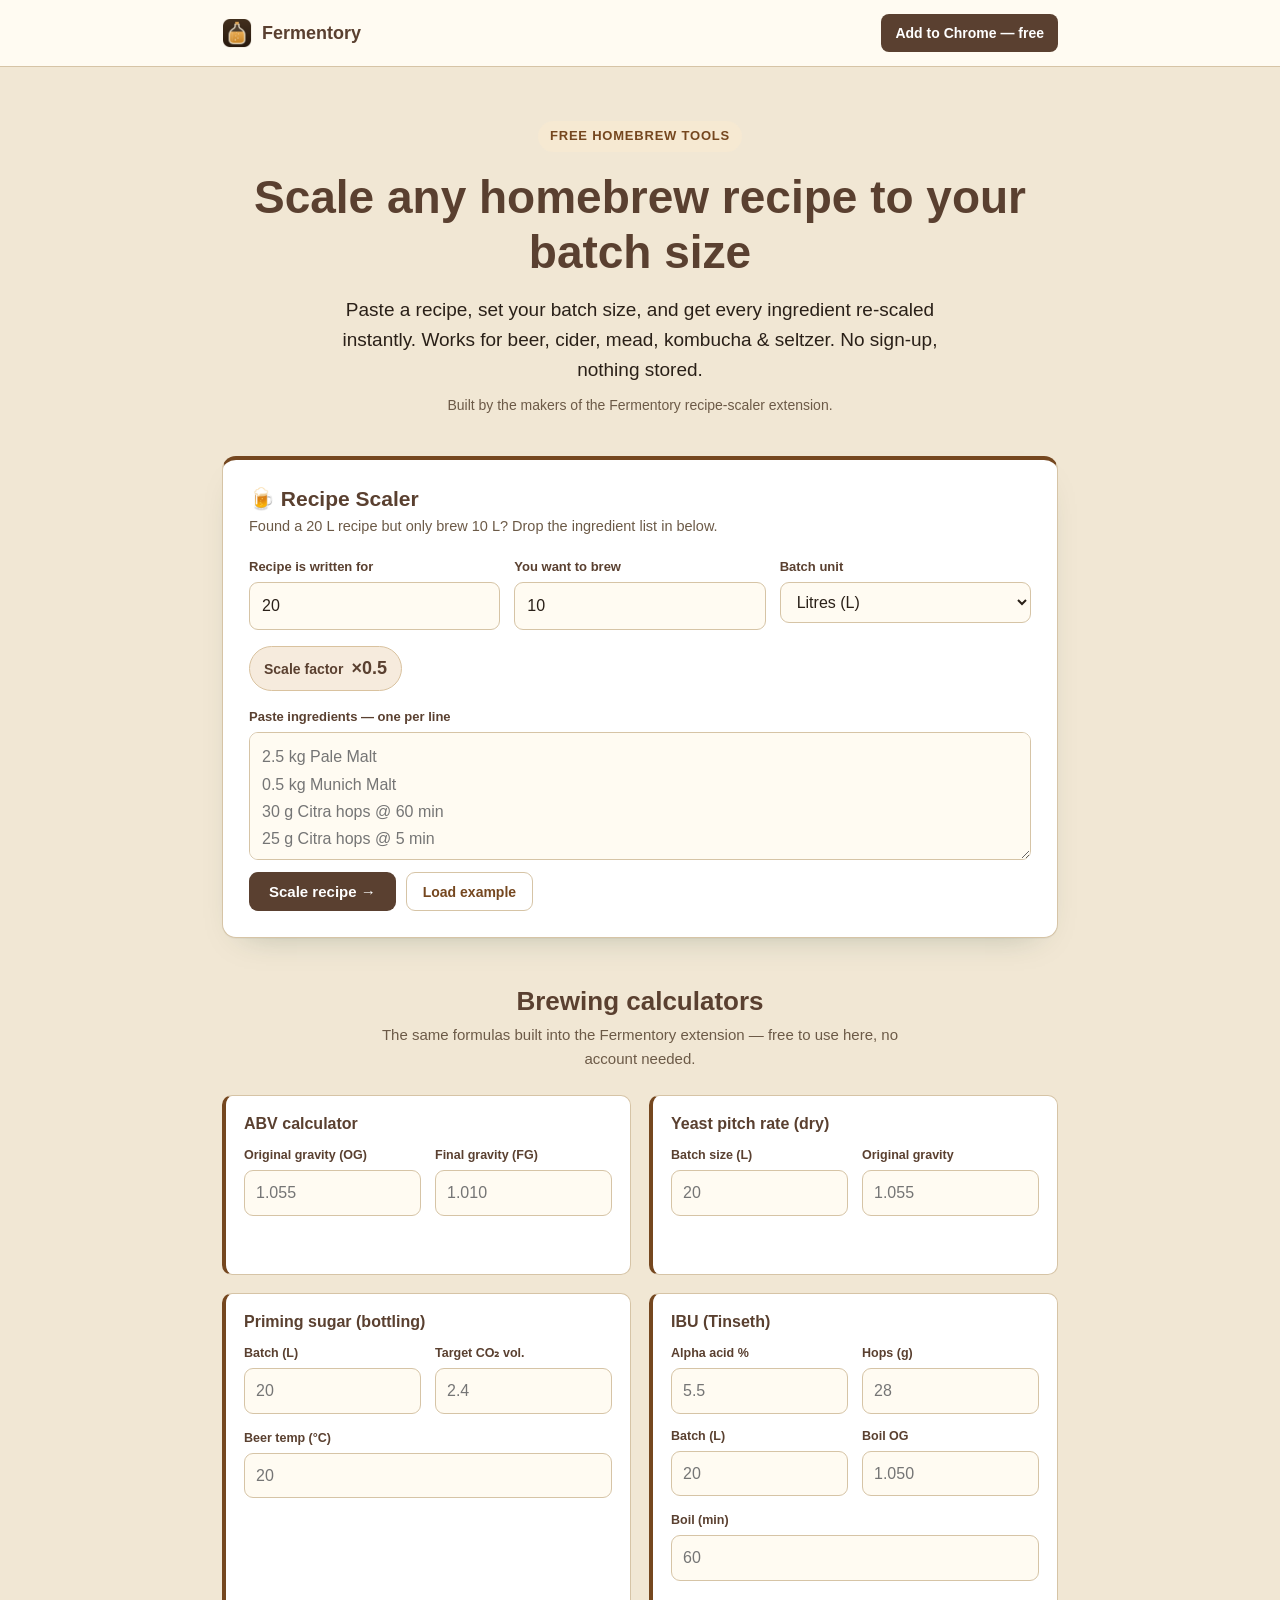
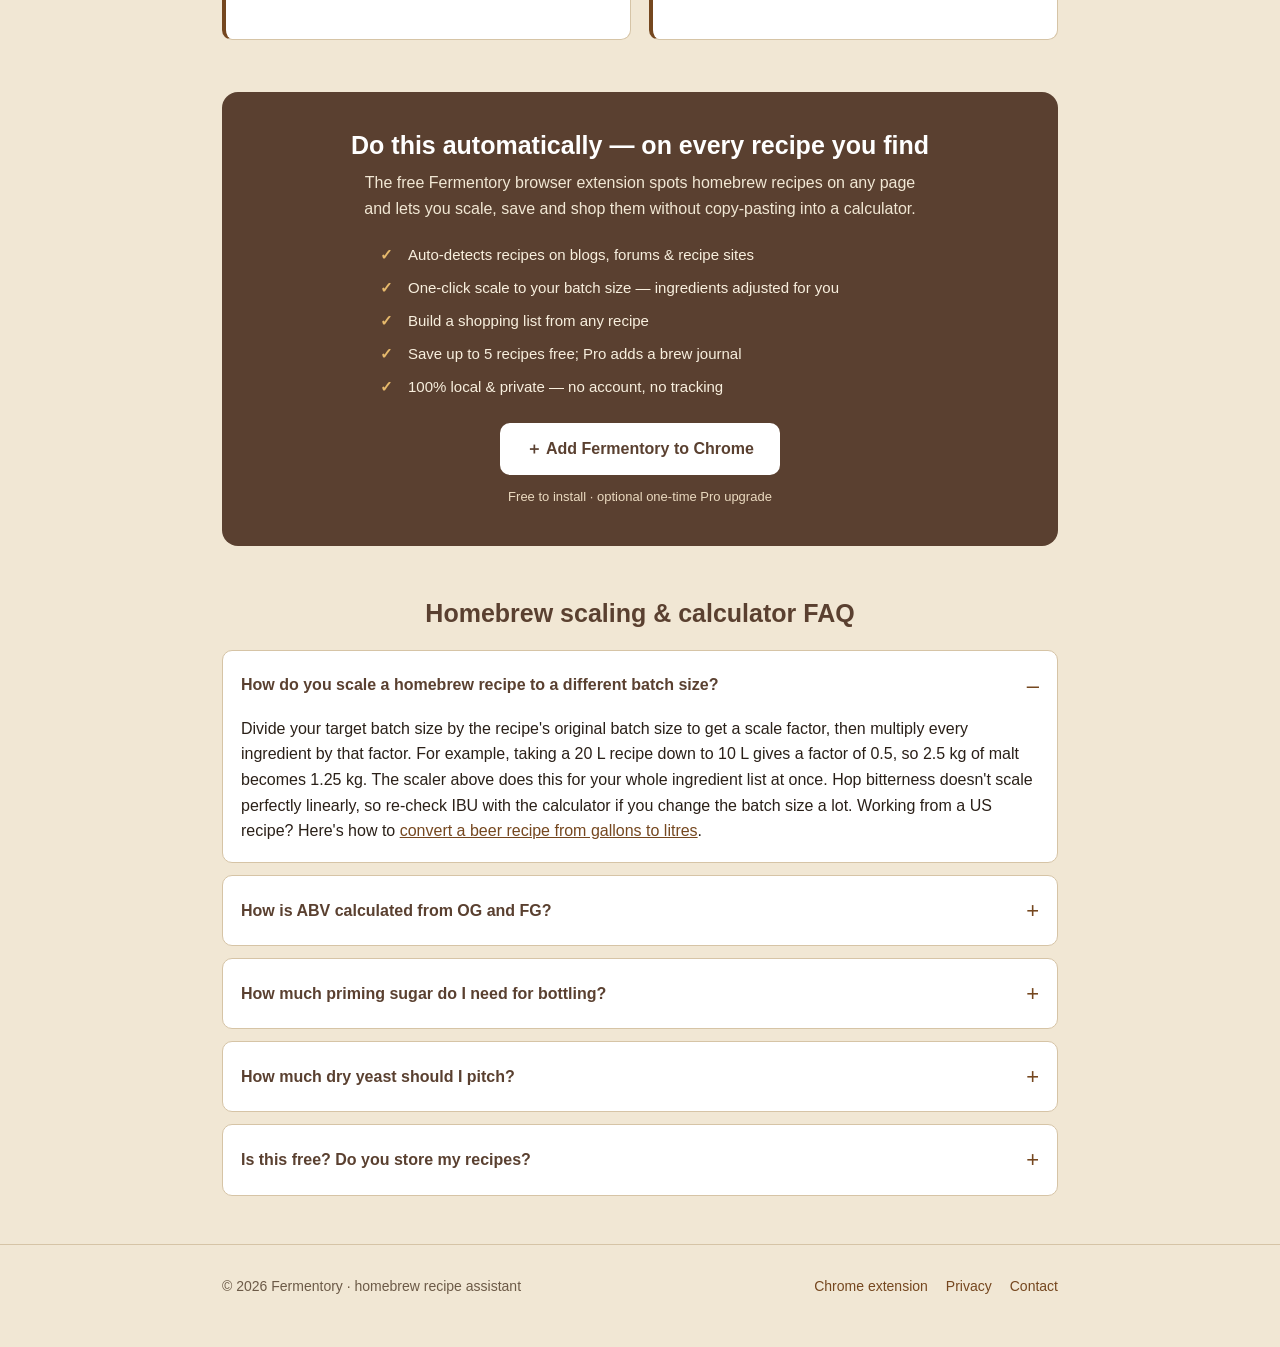
==== index.html @ f2293d8f "Restore fermentory.github.io: calculator site plus Dram, Fermentory, Lifeboat and Sproutkeeper priva" ====
<!DOCTYPE html>
<html lang="en">
<head>
<meta charset="UTF-8">
<meta name="viewport" content="width=device-width, initial-scale=1.0">
<meta name="google-site-verification" content="yOKBfgMXCI0s1rbeqrjdMuMoPeR526A8S2GSaxqaUxo" />
<title>Free Homebrew Recipe Scaler & Brewing Calculators — Fermentory</title>
<meta name="description" content="Scale any homebrew recipe to your batch size in seconds — free, no sign-up. Plus free ABV, IBU (Tinseth), priming sugar and yeast pitch-rate calculators for beer, cider, mead & seltzer.">
<link rel="canonical" href="https://nautahakk.github.io/fermentory.github.io/">
<meta name="theme-color" content="#5A4030">
<link rel="icon" href="./icon-128.png">

<!-- Open Graph / social -->
<meta property="og:type" content="website">
<meta property="og:title" content="Free Homebrew Recipe Scaler & Brewing Calculators — Fermentory">
<meta property="og:description" content="Scale any homebrew recipe to your batch size in seconds. Free ABV, IBU, priming sugar & yeast pitch calculators.">
<meta property="og:image" content="https://nautahakk.github.io/fermentory.github.io/icon-128.png">
<meta property="og:url" content="https://nautahakk.github.io/fermentory.github.io/">
<meta name="twitter:card" content="summary">

<style>
  :root{
    --green:#5A4030; --green2:#75471F; --green3:#75471F;
    --cream:#F1E7D4; --cream2:#FFFBF2; --ink:#2A2018; --muted:#6C5A47;
    --line:#D6C4A6; --line2:#E8D9BF;
    --maxw:880px;
  }
  *{box-sizing:border-box;}
  html{scroll-behavior:smooth;}
  body{
    margin:0; background:var(--cream); color:var(--ink);
    font-family:-apple-system,BlinkMacSystemFont,'Segoe UI',Inter,Arial,sans-serif;
    line-height:1.6; -webkit-font-smoothing:antialiased;
  }
  .wrap{max-width:var(--maxw); margin:0 auto; padding:0 22px;}
  a{color:var(--green2);}
  h1,h2,h3{color:var(--green); line-height:1.2;}

  /* ── Top bar ── */
  .topbar{border-bottom:1px solid var(--line); background:var(--cream2);}
  .topbar .wrap{display:flex; align-items:center; justify-content:space-between; padding:14px 22px;}
  .brand{display:flex; align-items:center; gap:10px; font-weight:700; color:var(--green); text-decoration:none; font-size:18px;}
  .brand img{width:30px; height:30px; border-radius:7px;}
  .topbar .cta-sm{
    background:var(--green); color:#fff; text-decoration:none; font-weight:600;
    padding:8px 14px; border-radius:8px; font-size:14px; white-space:nowrap;
  }
  .topbar .cta-sm:hover{background:var(--green2);}

  /* ── Hero ── */
  .hero{padding:54px 0 14px; text-align:center;}
  .eyebrow{
    display:inline-block; font-size:13px; font-weight:700; letter-spacing:.06em;
    text-transform:uppercase; color:var(--green3); background:#F6E9D2;
    padding:5px 12px; border-radius:999px; margin-bottom:18px;
  }
  .hero h1{font-size:clamp(30px,5.4vw,46px); margin:0 0 14px;}
  .hero p.sub{font-size:clamp(16px,2.4vw,19px); color:var(--ink); max-width:600px; margin:0 auto 8px;}
  .hero p.note{font-size:14px; color:var(--muted); margin:6px 0 0;}

  /* ── Tool card ── */
  .tool{
    background:#fff; border:1px solid var(--line); border-radius:14px;
    box-shadow:0 1px 0 rgba(27,67,50,.04), 0 14px 34px -22px rgba(27,67,50,.35);
    padding:26px; margin:26px 0;
  }
  .tool.hero-tool{border-top:4px solid var(--green2);}
  .tool h2{font-size:21px; margin:0 0 4px;}
  .tool .desc{color:var(--muted); font-size:14.5px; margin:0 0 18px;}

  .field-row{display:flex; flex-wrap:wrap; gap:14px; margin-bottom:14px;}
  .field{flex:1 1 150px; min-width:130px;}
  .field label{display:block; font-size:13px; font-weight:600; color:var(--green); margin-bottom:5px;}
  input,select,textarea{
    width:100%; font:inherit; color:var(--ink); background:var(--cream2);
    border:1px solid var(--line); border-radius:9px; padding:10px 12px;
  }
  input:focus,select:focus,textarea:focus{
    outline:none; border-color:var(--green3); box-shadow:0 0 0 3px rgba(181,121,58,.22); background:#fff;
  }
  textarea{resize:vertical; min-height:128px; line-height:1.7; font-variant-numeric:tabular-nums;}
  .factor-chip{
    display:inline-flex; align-items:baseline; gap:8px; margin:2px 0 16px;
    background:#F6EBDD; border:1px solid #D9C29F; color:var(--green);
    padding:7px 14px; border-radius:999px; font-weight:600; font-size:14px;
  }
  .factor-chip b{font-size:18px;}
  .btn{
    display:inline-flex; align-items:center; gap:8px; cursor:pointer;
    background:var(--green); color:#fff; border:none; font-weight:600; font-size:15px;
    padding:11px 20px; border-radius:9px; transition:background .15s ease;
  }
  .btn:hover{background:var(--green2);}
  .btn.ghost{background:transparent; color:var(--green2); border:1px solid var(--line); padding:9px 16px; font-size:14px;}
  .btn.ghost:hover{background:var(--cream2);}
  .out{
    margin-top:16px; background:var(--cream2); border:1px dashed #D4BA93;
    border-radius:10px; padding:14px 16px; white-space:pre-wrap; word-break:break-word;
    font-variant-numeric:tabular-nums; min-height:24px; display:none;
  }
  .out.show{display:block;}
  .out .out-head{display:flex; justify-content:space-between; align-items:center; gap:10px; margin-bottom:8px;}
  .out .out-head span{font-size:12.5px; font-weight:700; letter-spacing:.05em; text-transform:uppercase; color:var(--green3);}
  .out pre{margin:0; font-family:'SF Mono',Menlo,Consolas,monospace; font-size:14.5px; white-space:pre-wrap;}

  /* ── Calculators grid ── */
  .section-h{text-align:center; margin:48px 0 6px;}
  .section-h h2{font-size:26px; margin:0 0 6px;}
  .section-h p{color:var(--muted); margin:0 auto; max-width:560px; font-size:15px;}
  .grid{display:grid; grid-template-columns:1fr 1fr; gap:18px; margin-top:24px;}
  .calc{
    background:#fff; border:1px solid var(--line); border-left:4px solid var(--green2);
    border-radius:10px; padding:18px 18px 20px;
  }
  .calc h3{font-size:16px; margin:0 0 12px;}
  .calc .field-row{margin-bottom:0;}
  .calc .field label{font-size:12.5px;}
  .calc input{padding:9px 11px;}
  .result{
    margin-top:14px; font-weight:700; color:var(--green); font-size:18px; min-height:24px;
    font-variant-numeric:tabular-nums;
  }
  .result .hint{display:block; font-weight:400; color:var(--muted); font-size:12.5px; margin-top:2px;}

  /* ── Convert / funnel band ── */
  .band{
    margin:52px 0; background:var(--green); color:#fff; border-radius:16px;
    padding:38px 30px; text-align:center;
  }
  .band h2{color:#fff; font-size:25px; margin:0 0 10px;}
  .band p{color:#F1E7D4; max-width:560px; margin:0 auto 22px; font-size:16px;}
  .band ul{list-style:none; padding:0; margin:0 auto 24px; max-width:520px; text-align:left; display:grid; gap:9px;}
  .band li{padding-left:28px; position:relative; color:#F8EFDE; font-size:15px;}
  .band li::before{content:"✓"; position:absolute; left:0; color:#E6B96C; font-weight:700;}
  .band .btn-store{
    display:inline-flex; align-items:center; gap:9px; background:#fff; color:var(--green);
    text-decoration:none; font-weight:700; font-size:16px; padding:13px 26px; border-radius:10px;
  }
  .band .btn-store:hover{background:var(--cream);}
  .band .free-note{display:block; margin-top:12px; font-size:13px; color:#EAD9BF;}

  /* ── FAQ ── */
  .faq{margin:48px 0;}
  .faq h2{text-align:center; font-size:25px; margin-bottom:22px;}
  details{
    background:#fff; border:1px solid var(--line); border-radius:10px;
    padding:4px 18px; margin-bottom:12px;
  }
  details summary{
    cursor:pointer; font-weight:600; color:var(--green); padding:13px 0; list-style:none;
    display:flex; justify-content:space-between; align-items:center; gap:12px;
  }
  details summary::-webkit-details-marker{display:none;}
  details summary::after{content:"+"; font-size:22px; color:var(--green3); font-weight:400;}
  details[open] summary::after{content:"–";}
  details p{margin:0 0 14px; color:var(--ink);}

  /* ── Footer ── */
  footer{border-top:1px solid var(--line); margin-top:48px; padding:30px 0 50px; color:var(--muted); font-size:14px;}
  footer .wrap{display:flex; flex-wrap:wrap; gap:8px 22px; align-items:center; justify-content:space-between;}
  footer a{color:var(--green2); text-decoration:none;}
  footer a:hover{text-decoration:underline;}
  footer .links{display:flex; flex-wrap:wrap; gap:18px;}

  @media (max-width:640px){
    .grid{grid-template-columns:1fr;}
    .hero{padding:36px 0 8px;}
    .band{padding:30px 20px;}
  }
</style>
</head>
<body>

<div class="topbar">
  <div class="wrap">
    <a class="brand" href="./"><img src="./icon-128.png" alt="">Fermentory</a>
    <a class="cta-sm" href="https://chromewebstore.google.com/detail/cgcilikjgbgbmlpknnmpejcjikmapmme" target="_blank" rel="noopener">Add to Chrome — free</a>
  </div>
</div>

<main class="wrap">

  <!-- HERO + SCALER -->
  <section class="hero">
    <span class="eyebrow">Free homebrew tools</span>
    <h1>Scale any homebrew recipe to your batch size</h1>
    <p class="sub">Paste a recipe, set your batch size, and get every ingredient re-scaled instantly. Works for beer, cider, mead, kombucha & seltzer. No sign-up, nothing stored.</p>
    <p class="note">Built by the makers of the Fermentory recipe-scaler extension.</p>
  </section>

  <div class="tool hero-tool">
    <h2>🍺 Recipe Scaler</h2>
    <p class="desc">Found a 20&nbsp;L recipe but only brew 10&nbsp;L? Drop the ingredient list in below.</p>

    <div class="field-row">
      <div class="field">
        <label for="s-from">Recipe is written for</label>
        <input id="s-from" type="number" step="0.1" min="0.1" value="20" inputmode="decimal">
      </div>
      <div class="field">
        <label for="s-to">You want to brew</label>
        <input id="s-to" type="number" step="0.1" min="0.1" value="10" inputmode="decimal">
      </div>
      <div class="field">
        <label for="s-unit">Batch unit</label>
        <select id="s-unit">
          <option value="L">Litres (L)</option>
          <option value="gal">US gallons</option>
        </select>
      </div>
    </div>

    <div class="factor-chip" id="s-factor">Scale factor <b>×0.5</b></div>

    <div class="field">
      <label for="s-ingredients">Paste ingredients — one per line</label>
      <textarea id="s-ingredients" placeholder="2.5 kg Pale Malt&#10;0.5 kg Munich Malt&#10;30 g Citra hops @ 60 min&#10;25 g Citra hops @ 5 min&#10;11 g US-05 dry yeast&#10;1 tsp Irish moss"></textarea>
    </div>

    <div style="display:flex; gap:10px; flex-wrap:wrap; margin-top:4px;">
      <button class="btn" id="s-go">Scale recipe →</button>
      <button class="btn ghost" id="s-sample">Load example</button>
    </div>

    <div class="out" id="s-out">
      <div class="out-head"><span>Scaled recipe</span><button class="btn ghost" id="s-copy" type="button">Copy</button></div>
      <pre id="s-out-pre"></pre>
    </div>
  </div>

  <!-- CALCULATORS -->
  <div class="section-h">
    <h2>Brewing calculators</h2>
    <p>The same formulas built into the Fermentory extension — free to use here, no account needed.</p>
  </div>

  <div class="grid">
    <!-- ABV -->
    <div class="calc">
      <h3>ABV calculator</h3>
      <div class="field-row">
        <div class="field"><label for="c-og">Original gravity (OG)</label><input id="c-og" type="number" step="0.001" placeholder="1.055" inputmode="decimal"></div>
        <div class="field"><label for="c-fg">Final gravity (FG)</label><input id="c-fg" type="number" step="0.001" placeholder="1.010" inputmode="decimal"></div>
      </div>
      <div class="result" id="r-abv"></div>
    </div>

    <!-- Pitch -->
    <div class="calc">
      <h3>Yeast pitch rate (dry)</h3>
      <div class="field-row">
        <div class="field"><label for="p-batch">Batch size (L)</label><input id="p-batch" type="number" step="1" placeholder="20" inputmode="decimal"></div>
        <div class="field"><label for="p-og">Original gravity</label><input id="p-og" type="number" step="0.001" placeholder="1.055" inputmode="decimal"></div>
      </div>
      <div class="result" id="r-pitch"></div>
    </div>

    <!-- Priming -->
    <div class="calc">
      <h3>Priming sugar (bottling)</h3>
      <div class="field-row">
        <div class="field"><label for="pr-batch">Batch (L)</label><input id="pr-batch" type="number" step="1" placeholder="20" inputmode="decimal"></div>
        <div class="field"><label for="pr-vol">Target CO₂ vol.</label><input id="pr-vol" type="number" step="0.1" placeholder="2.4" inputmode="decimal"></div>
        <div class="field"><label for="pr-temp">Beer temp (°C)</label><input id="pr-temp" type="number" step="1" placeholder="20" inputmode="decimal"></div>
      </div>
      <div class="result" id="r-prime"></div>
    </div>

    <!-- IBU -->
    <div class="calc">
      <h3>IBU (Tinseth)</h3>
      <div class="field-row">
        <div class="field"><label for="i-alpha">Alpha acid %</label><input id="i-alpha" type="number" step="0.1" placeholder="5.5" inputmode="decimal"></div>
        <div class="field"><label for="i-hop">Hops (g)</label><input id="i-hop" type="number" step="1" placeholder="28" inputmode="decimal"></div>
      </div>
      <div class="field-row" style="margin-top:12px;">
        <div class="field"><label for="i-batch">Batch (L)</label><input id="i-batch" type="number" step="1" placeholder="20" inputmode="decimal"></div>
        <div class="field"><label for="i-og">Boil OG</label><input id="i-og" type="number" step="0.001" placeholder="1.050" inputmode="decimal"></div>
        <div class="field"><label for="i-min">Boil (min)</label><input id="i-min" type="number" step="5" placeholder="60" inputmode="decimal"></div>
      </div>
      <div class="result" id="r-ibu"></div>
    </div>
  </div>

  <!-- FUNNEL BAND -->
  <section class="band">
    <h2>Do this automatically — on every recipe you find</h2>
    <p>The free Fermentory browser extension spots homebrew recipes on any page and lets you scale, save and shop them without copy-pasting into a calculator.</p>
    <ul>
      <li>Auto-detects recipes on blogs, forums &amp; recipe sites</li>
      <li>One-click scale to your batch size — ingredients adjusted for you</li>
      <li>Build a shopping list from any recipe</li>
      <li>Save up to 5 recipes free; Pro adds a brew journal</li>
      <li>100% local &amp; private — no account, no tracking</li>
    </ul>
    <a class="btn-store" href="https://chromewebstore.google.com/detail/cgcilikjgbgbmlpknnmpejcjikmapmme" target="_blank" rel="noopener">＋ Add Fermentory to Chrome</a>
    <span class="free-note">Free to install · optional one-time Pro upgrade</span>
  </section>

  <!-- FAQ -->
  <section class="faq">
    <h2>Homebrew scaling &amp; calculator FAQ</h2>

    <details open>
      <summary>How do you scale a homebrew recipe to a different batch size?</summary>
      <p>Divide your target batch size by the recipe's original batch size to get a scale factor, then multiply every ingredient by that factor. For example, taking a 20&nbsp;L recipe down to 10&nbsp;L gives a factor of 0.5, so 2.5&nbsp;kg of malt becomes 1.25&nbsp;kg. The scaler above does this for your whole ingredient list at once. Hop bitterness doesn't scale perfectly linearly, so re-check IBU with the calculator if you change the batch size a lot. Working from a US recipe? Here's how to <a href="./convert-beer-recipe-gallons-to-litres.html">convert a beer recipe from gallons to litres</a>.</p>
    </details>

    <details>
      <summary>How is ABV calculated from OG and FG?</summary>
      <p>The common homebrew formula is <strong>ABV ≈ (OG − FG) × 131.25</strong>. So an original gravity of 1.055 finishing at 1.010 gives roughly 5.9% ABV. It's an estimate that's accurate enough for almost all homebrew beer, cider, mead and seltzer. There's a dedicated <a href="./abv-calculator.html">ABV calculator</a> with style tables and reading tips.</p>
    </details>

    <details>
      <summary>How much priming sugar do I need for bottling?</summary>
      <p>It depends on your batch volume, the target CO₂ level (around 2.4 volumes for most ales), and the warmest temperature the beer reached after fermentation, which determines how much CO₂ is already dissolved. Add the sugar to the whole batch, not per bottle, for even carbonation. The dedicated <a href="./priming-sugar-calculator.html">priming sugar calculator</a> has style presets, table-sugar amounts and per-bottle numbers.</p>
    </details>

    <details>
      <summary>How much dry yeast should I pitch?</summary>
      <p>As a rule of thumb for dry yeast, pitch about 0.1&nbsp;packets (11&nbsp;g) per litre for normal-gravity beers, and roughly double that above 1.060 OG. The pitch-rate calculator rounds up to whole 11&nbsp;g packets so you're never under-pitching.</p>
    </details>

    <details>
      <summary>Is this free? Do you store my recipes?</summary>
      <p>The calculators on this page are completely free and run entirely in your browser — nothing you type is sent anywhere or saved. The Fermentory extension is also free to install (with an optional one-time Pro upgrade) and stores everything locally on your device. See our <a href="https://nautahakk.github.io/fermentory-privacy/">privacy policy</a>.</p>
    </details>
  </section>

</main>

<footer>
  <div class="wrap">
    <div>© <span id="yr">2026</span> Fermentory · homebrew recipe assistant</div>
    <div class="links">
      <a href="https://chromewebstore.google.com/detail/cgcilikjgbgbmlpknnmpejcjikmapmme" target="_blank" rel="noopener">Chrome extension</a>
      <a href="https://nautahakk.github.io/fermentory-privacy/">Privacy</a>
      <a href="mailto:fermentory@proton.me">Contact</a>
    </div>
  </div>
</footer>

<!-- FAQ structured data for rich results -->
<script type="application/ld+json">
{
  "@context":"https://schema.org",
  "@type":"FAQPage",
  "mainEntity":[
    {"@type":"Question","name":"How do you scale a homebrew recipe to a different batch size?","acceptedAnswer":{"@type":"Answer","text":"Divide your target batch size by the recipe's original batch size to get a scale factor, then multiply every ingredient by that factor. A 20 L recipe taken to 10 L gives a factor of 0.5, so 2.5 kg of malt becomes 1.25 kg."}},
    {"@type":"Question","name":"How is ABV calculated from OG and FG?","acceptedAnswer":{"@type":"Answer","text":"The common homebrew formula is ABV ≈ (OG − FG) × 131.25. An original gravity of 1.055 finishing at 1.010 gives roughly 5.9% ABV."}},
    {"@type":"Question","name":"How much priming sugar do I need for bottling?","acceptedAnswer":{"@type":"Answer","text":"It depends on batch volume, target CO₂ volumes (around 2.4 for most ales) and beer temperature. The calculator uses corn (dextrose) sugar at 91% fermentability and gives grams for the whole batch."}},
    {"@type":"Question","name":"How much dry yeast should I pitch?","acceptedAnswer":{"@type":"Answer","text":"Pitch about 0.1 packets (11 g) of dry yeast per litre for normal-gravity beers, and roughly double above 1.060 OG. The calculator rounds up to whole 11 g packets."}}
  ]
}
</script>

<script>
/* ── Exact formulas from the Fermentory extension (calculators.js) ── */
function calcAbv(og, fg){ if(!og||!fg||og<=fg) return null; return (og-fg)*131.25; }
function calcIbu(alpha, weightG, batchL, og, boilMin){
  if(!alpha||!weightG||!batchL||!og||!boilMin) return null;
  var bigness = 1.65*Math.pow(0.000125, og-1);
  var boilFactor = (1-Math.exp(-0.04*boilMin))/4.15;
  var util = bigness*boilFactor;
  return (alpha/100*weightG*util*1000)/batchL;
}
function calcPrimingSugar(batchL, vols, tempC){
  if(!batchL||!vols) return null;
  // Standard residual-CO2 curve (temp in °F) + 15.195 g corn sugar/gal/vol (= 4.014 g/L/vol)
  var tF = tempC*9/5+32;
  var dissolved = 3.0378 - 0.050062*tF + 0.00026555*tF*tF;
  var delta = vols-dissolved;
  if(delta<=0) return 0;
  return 4.014*batchL*delta;
}
function calcDryYeastPackets(batchL, og){
  if(!batchL||!og) return null;
  var perL = og>1.060 ? 0.2 : 0.1;
  return Math.ceil(batchL*perL);
}

var $ = function(id){ return document.getElementById(id); };
var num = function(id){ var v=parseFloat($(id).value); return isNaN(v)?null:v; };

/* ── Recipe scaler ── */
function scaleFactor(){
  var from=parseFloat($('s-from').value), to=parseFloat($('s-to').value);
  if(!from||!to||from<=0) return null;
  return to/from;
}
function fmtNum(n){
  var r=Math.round(n*100)/100;
  if(Math.abs(r)>=100) return String(Math.round(r));
  return String(parseFloat(r.toFixed(2)));
}
function updateFactor(){
  var f=scaleFactor();
  $('s-factor').innerHTML = 'Scale factor <b>×'+(f?fmtNum(f):'—')+'</b>';
}
function scaleLine(line, f){
  // replace the first number in the line (supports 2.5 or 2,5) with the scaled value
  return line.replace(/(\d+(?:[.,]\d+)?)/, function(m){
    var val=parseFloat(m.replace(',', '.'));
    return fmtNum(val*f);
  });
}
function runScale(){
  var f=scaleFactor();
  var raw=$('s-ingredients').value.split('\n');
  if(f===null){ return; }
  var out=raw.map(function(l){ return l.trim()==='' ? '' : scaleLine(l, f); }).join('\n');
  $('s-out-pre').textContent = out;
  $('s-out').classList.add('show');
}
$('s-from').addEventListener('input', updateFactor);
$('s-to').addEventListener('input', updateFactor);
$('s-go').addEventListener('click', runScale);
$('s-sample').addEventListener('click', function(){
  $('s-ingredients').value =
    "2.5 kg Pale Malt\n0.5 kg Munich Malt\n0.25 kg Crystal 60\n30 g Citra hops @ 60 min\n25 g Citra hops @ 5 min\n11 g US-05 dry yeast\n1 tsp Irish moss";
  runScale();
});
$('s-copy').addEventListener('click', function(){
  var t=$('s-out-pre').textContent;
  if(navigator.clipboard){ navigator.clipboard.writeText(t); }
  this.textContent='Copied!';
  var btn=this; setTimeout(function(){ btn.textContent='Copy'; }, 1400);
});
updateFactor();

/* ── ABV ── */
function updAbv(){
  var r=calcAbv(num('c-og'), num('c-fg'));
  $('r-abv').innerHTML = r!==null ? ('ABV ≈ '+r.toFixed(1)+'%') : '';
}
['c-og','c-fg'].forEach(function(id){ $(id).addEventListener('input', updAbv); });

/* ── Pitch ── */
function updPitch(){
  var r=calcDryYeastPackets(num('p-batch'), num('p-og'));
  $('r-pitch').innerHTML = r!==null ? (r+' × 11 g packet'+(r!==1?'s':'')+'<span class="hint">rounded up so you never under-pitch</span>') : '';
}
['p-batch','p-og'].forEach(function(id){ $(id).addEventListener('input', updPitch); });

/* ── Priming ── */
function updPrime(){
  var t=num('pr-temp');
  var r=calcPrimingSugar(num('pr-batch'), num('pr-vol'), t===null?20:t);
  $('r-prime').innerHTML = r!==null ? ('Corn sugar ≈ '+r.toFixed(0)+' g<span class="hint">dextrose, for the whole batch</span>') : '';
}
['pr-batch','pr-vol','pr-temp'].forEach(function(id){ $(id).addEventListener('input', updPrime); });

/* ── IBU ── */
function updIbu(){
  var r=calcIbu(num('i-alpha'), num('i-hop'), num('i-batch'), num('i-og'), num('i-min'));
  $('r-ibu').innerHTML = r!==null ? ('IBU ≈ '+r.toFixed(1)) : '';
}
['i-alpha','i-hop','i-batch','i-og','i-min'].forEach(function(id){ $(id).addEventListener('input', updIbu); });
</script>
</body>
</html>
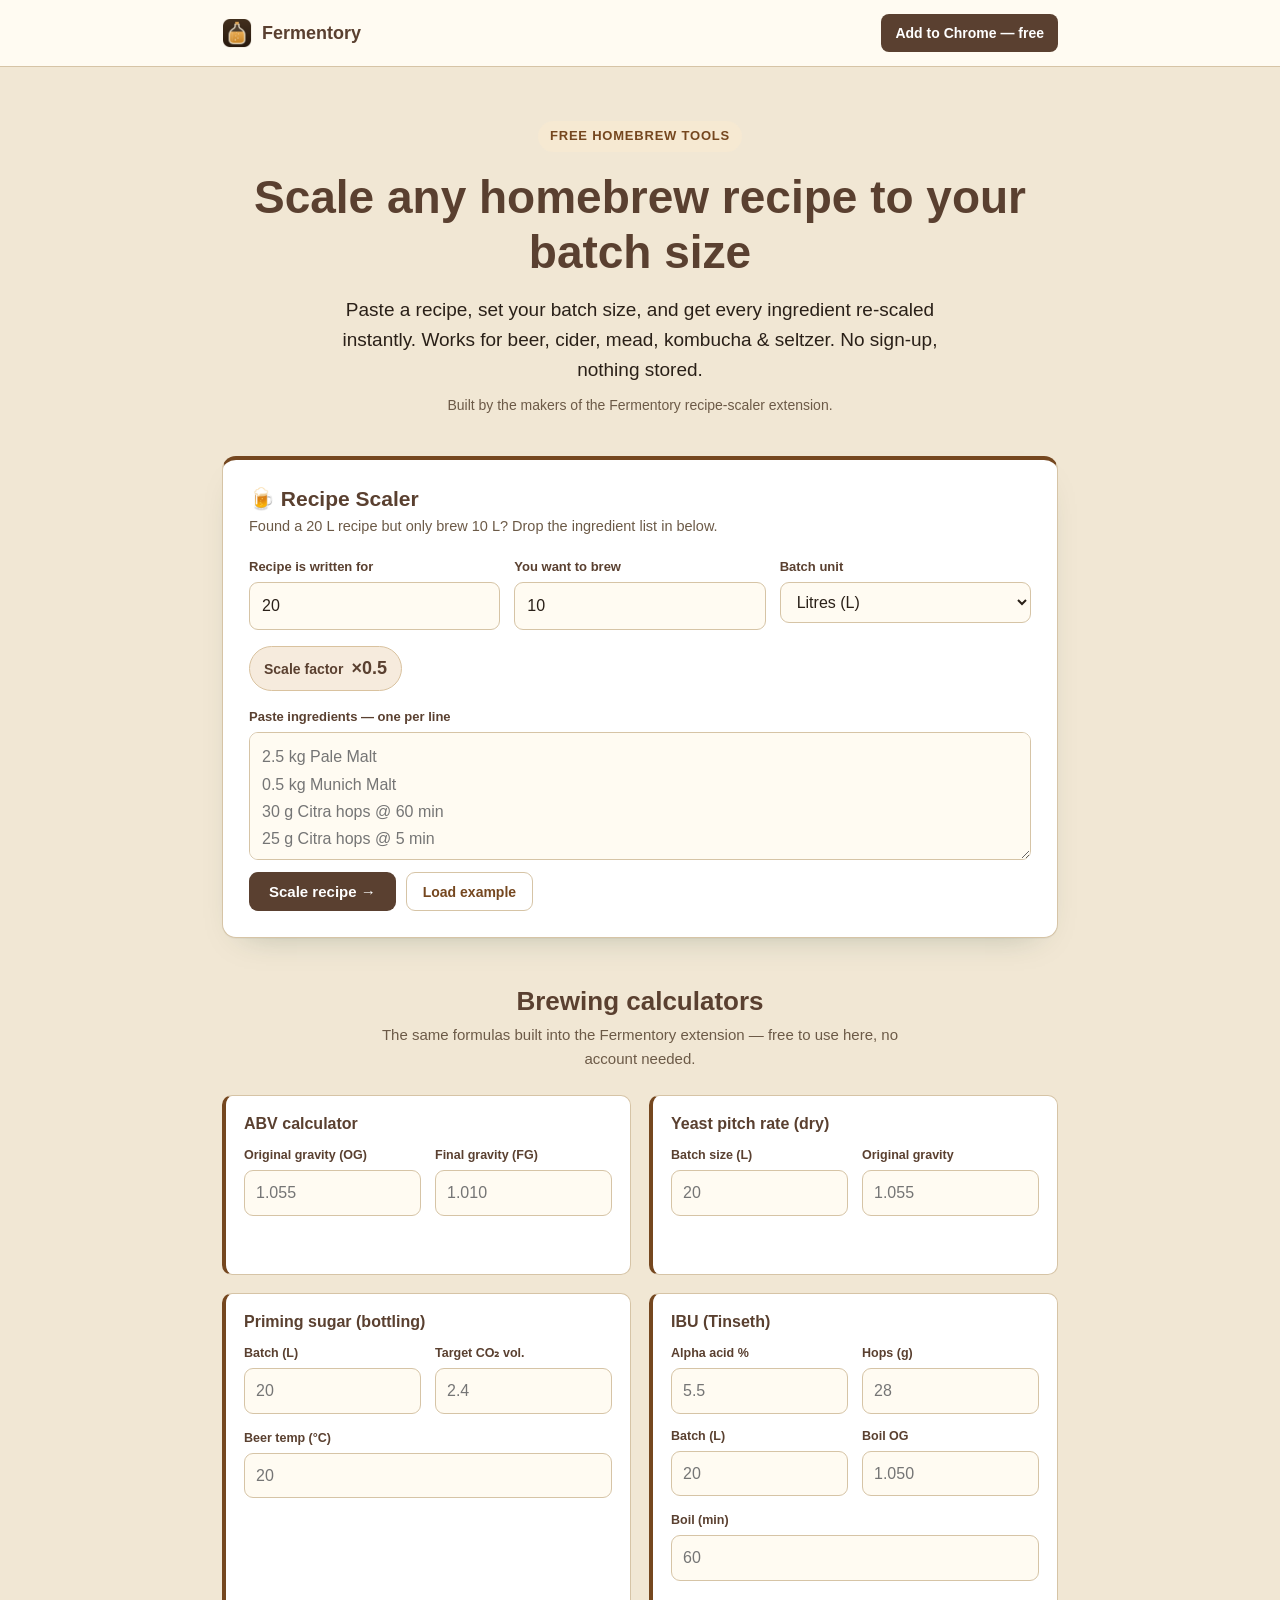
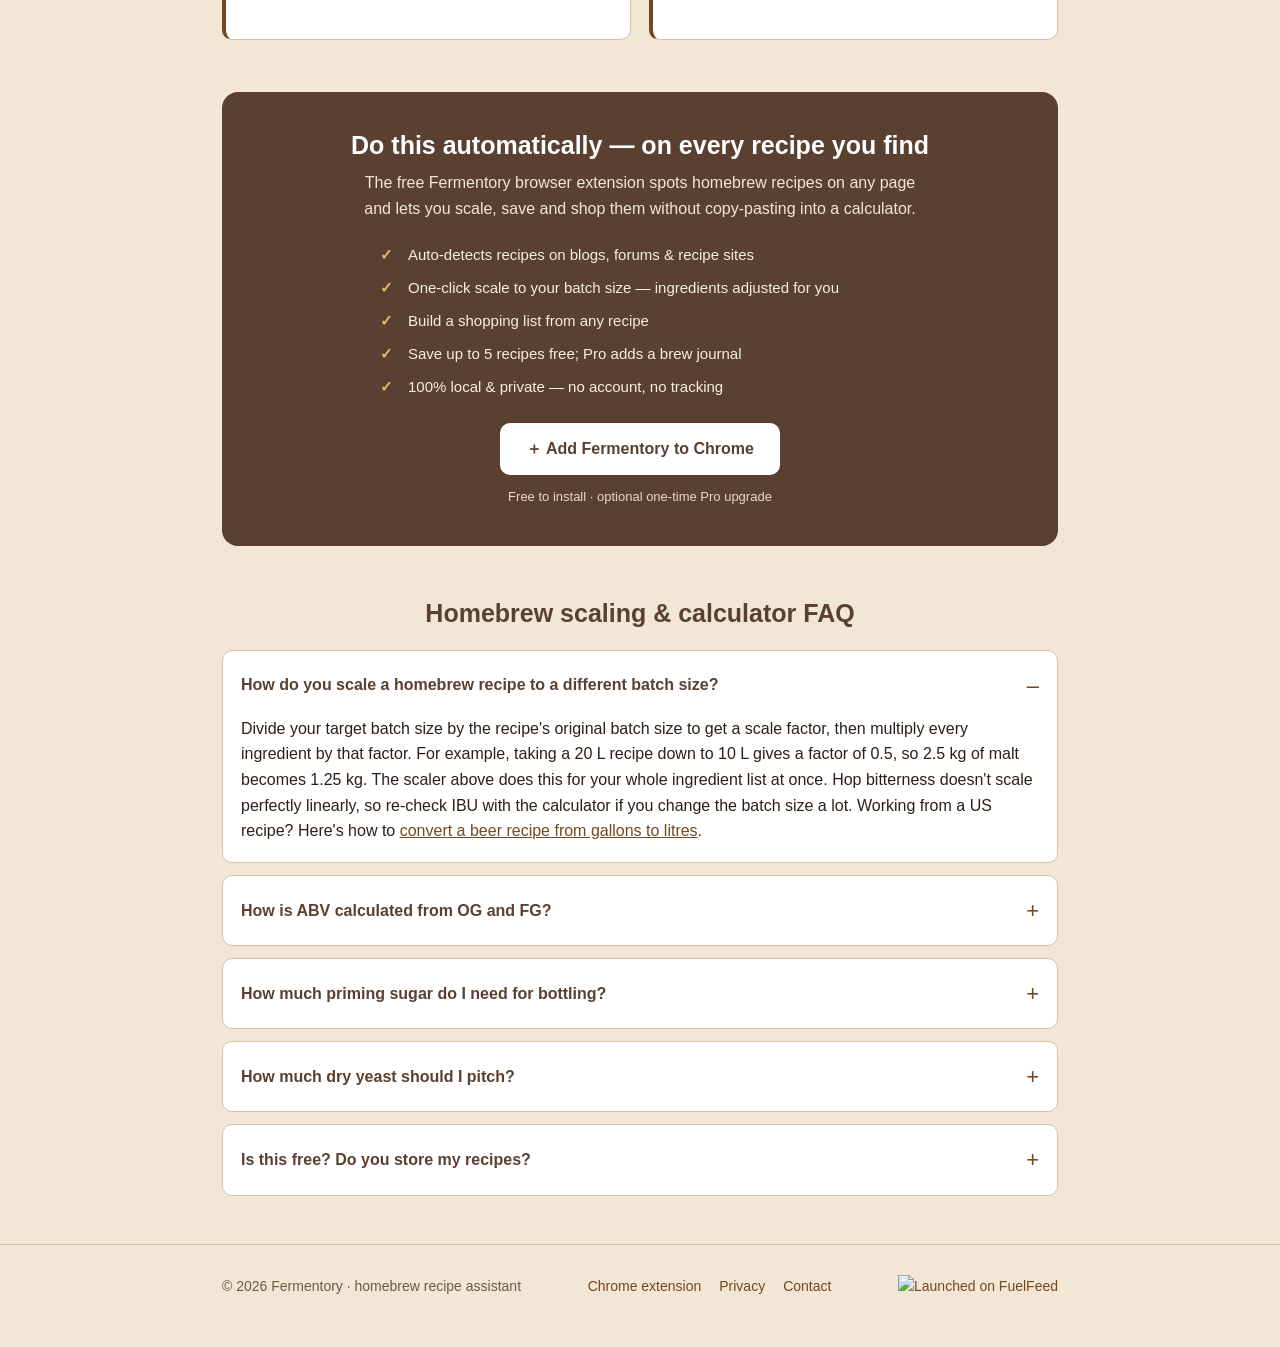
==== commit ac4ba157: "Add the Launched on FuelFeed badge to the footer" ====
--- a/index.html
+++ b/index.html
@@ -6,7 +6,7 @@
 <meta name="google-site-verification" content="yOKBfgMXCI0s1rbeqrjdMuMoPeR526A8S2GSaxqaUxo" />
 <title>Free Homebrew Recipe Scaler & Brewing Calculators — Fermentory</title>
 <meta name="description" content="Scale any homebrew recipe to your batch size in seconds — free, no sign-up. Plus free ABV, IBU (Tinseth), priming sugar and yeast pitch-rate calculators for beer, cider, mead & seltzer.">
-<link rel="canonical" href="https://nautahakk.github.io/fermentory.github.io/">
+<link rel="canonical" href="https://fermentory.github.io/">
 <meta name="theme-color" content="#5A4030">
 <link rel="icon" href="./icon-128.png">
 
@@ -14,8 +14,8 @@
 <meta property="og:type" content="website">
 <meta property="og:title" content="Free Homebrew Recipe Scaler & Brewing Calculators — Fermentory">
 <meta property="og:description" content="Scale any homebrew recipe to your batch size in seconds. Free ABV, IBU, priming sugar & yeast pitch calculators.">
-<meta property="og:image" content="https://nautahakk.github.io/fermentory.github.io/icon-128.png">
-<meta property="og:url" content="https://nautahakk.github.io/fermentory.github.io/">
+<meta property="og:image" content="https://fermentory.github.io/icon-128.png">
+<meta property="og:url" content="https://fermentory.github.io/">
 <meta name="twitter:card" content="summary">
 
 <style>
@@ -323,7 +323,7 @@
 
     <details>
       <summary>Is this free? Do you store my recipes?</summary>
-      <p>The calculators on this page are completely free and run entirely in your browser — nothing you type is sent anywhere or saved. The Fermentory extension is also free to install (with an optional one-time Pro upgrade) and stores everything locally on your device. See our <a href="https://nautahakk.github.io/fermentory-privacy/">privacy policy</a>.</p>
+      <p>The calculators on this page are completely free and run entirely in your browser — nothing you type is sent anywhere or saved. The Fermentory extension is also free to install (with an optional one-time Pro upgrade) and stores everything locally on your device. See our <a href="https://fermentory.github.io/fermentory-privacy/">privacy policy</a>.</p>
     </details>
   </section>
 
@@ -334,9 +334,10 @@
     <div>© <span id="yr">2026</span> Fermentory · homebrew recipe assistant</div>
     <div class="links">
       <a href="https://chromewebstore.google.com/detail/cgcilikjgbgbmlpknnmpejcjikmapmme" target="_blank" rel="noopener">Chrome extension</a>
-      <a href="https://nautahakk.github.io/fermentory-privacy/">Privacy</a>
+      <a href="https://fermentory.github.io/fermentory-privacy/">Privacy</a>
       <a href="mailto:fermentory@proton.me">Contact</a>
     </div>
+    <a href="https://fuelfeed.io/l/fermentory"><img src="https://fuelfeed.io/badge/fermentory.svg" alt="Launched on FuelFeed" width="150" height="36"></a>
   </div>
 </footer>
 
